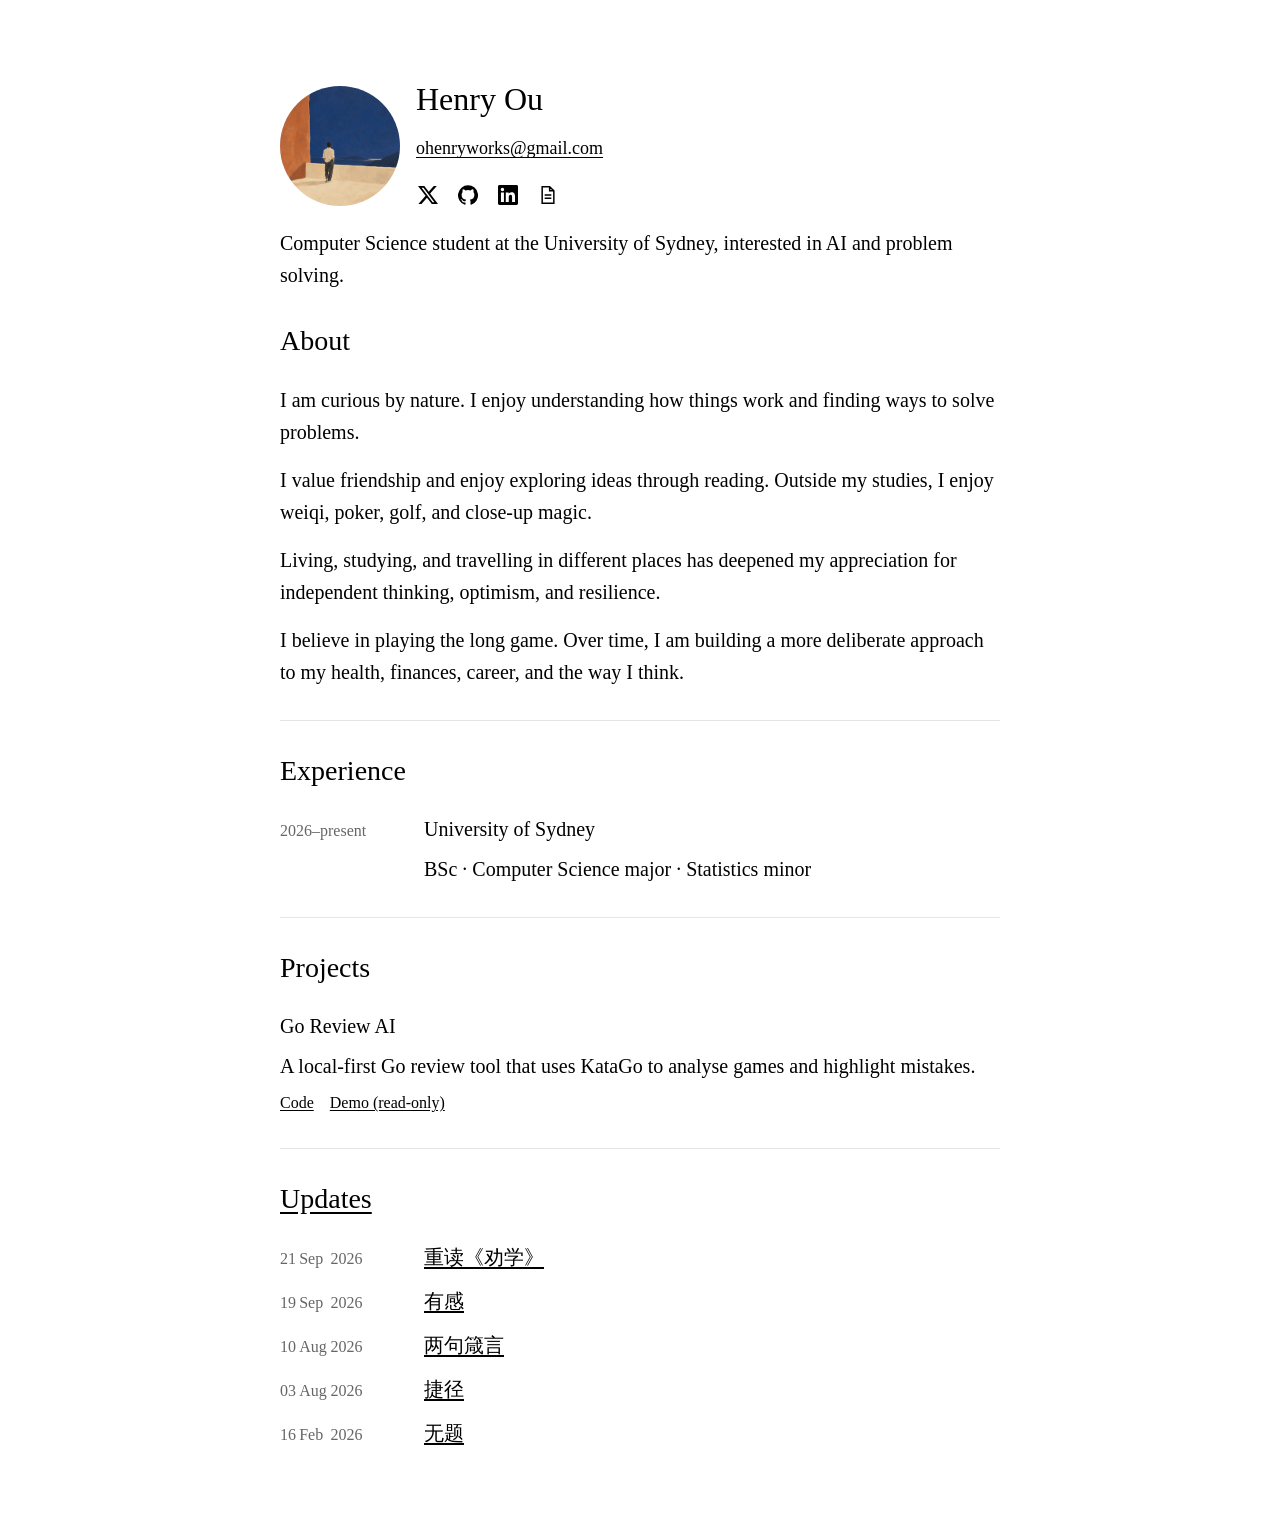
==== index.html @ 63eaa0a6 "Update X profile link to ohenryou" ====
<!doctype html>
<html lang="en">
<head>
  <meta charset="utf-8">
  <meta name="viewport" content="width=device-width, initial-scale=1">
  <title>Henry Ou</title>
  <link rel="canonical" href="https://henryou.net/">
  <link rel="stylesheet" href="/assets/css/style.css?v=26">
</head>
<body>
  <main class="home">
    <div class="identity">
      <img class="portrait" src="/assets/henry-ou-avatar.webp" width="1254" height="1254" alt="Henry Ou’s avatar: an illustrated figure looking out over the sea">
      <div class="contact">
        <h1>Henry Ou</h1>
        <!--email_off-->
        <p><a href="mailto:ohenryworks@gmail.com">ohenryworks@gmail.com</a></p>
        <!--/email_off-->
        <div class="socials">
          <a href="https://x.com/ohenryou" aria-label="X">
            <svg xmlns="http://www.w3.org/2000/svg" width="20" height="20" viewBox="0 0 24 24" fill="currentColor" aria-hidden="true" focusable="false">
              <path d="M18.901 1.153h3.68l-8.04 9.19L24 22.846h-7.406l-5.8-7.584-6.64 7.584H.47l8.6-9.835L0 1.154h7.594l5.243 6.932 6.064-6.933Zm-1.29 19.49h2.039L6.487 3.24H4.3l13.31 17.403Z"/>
            </svg>
          </a>
          <a href="https://github.com/yulinhenryou" aria-label="GitHub">
            <svg xmlns="http://www.w3.org/2000/svg" width="20" height="20" viewBox="0 0 24 24" fill="currentColor" aria-hidden="true" focusable="false">
              <path d="M12 .297a12 12 0 0 0-3.793 23.385c.6.111.82-.261.82-.577v-2.234c-3.338.726-4.043-1.416-4.043-1.416-.546-1.387-1.333-1.756-1.333-1.756-1.09-.745.083-.729.083-.729 1.205.084 1.839 1.237 1.839 1.237 1.07 1.834 2.807 1.304 3.492.997.108-.775.419-1.305.762-1.605-2.665-.303-5.467-1.334-5.467-5.931 0-1.31.469-2.381 1.236-3.221-.124-.303-.536-1.524.117-3.176 0 0 1.008-.322 3.301 1.23a11.52 11.52 0 0 1 6.006 0c2.291-1.552 3.297-1.23 3.297-1.23.655 1.652.243 2.873.119 3.176.769.84 1.235 1.911 1.235 3.221 0 4.609-2.807 5.625-5.479 5.922.43.372.823 1.102.823 2.222v3.293c0 .319.216.694.825.576A12.001 12.001 0 0 0 12 .297Z"/>
            </svg>
          </a>
          <a href="https://www.linkedin.com/in/yulinhenryou" aria-label="LinkedIn">
            <svg xmlns="http://www.w3.org/2000/svg" width="20" height="20" viewBox="0 0 24 24" fill="currentColor" aria-hidden="true" focusable="false">
              <path d="M20.447 20.452h-3.554v-5.569c0-1.328-.027-3.037-1.852-3.037-1.853 0-2.136 1.445-2.136 2.939v5.667H9.351V9h3.414v1.561h.049c.476-.9 1.637-1.85 3.37-1.85 3.601 0 4.267 2.37 4.267 5.455v6.286ZM5.337 7.433a2.062 2.062 0 1 1 0-4.124 2.062 2.062 0 0 1 0 4.124Zm1.782 13.019H3.555V9h3.564v11.452ZM22.225 0H1.771C.792 0 0 .774 0 1.729v20.542C0 23.227.792 24 1.771 24h20.451C23.2 24 24 23.227 24 22.271V1.729C24 .774 23.2 0 22.222 0h.003Z"/>
            </svg>
          </a>
          <a href="/assets/henry-ou-resume.pdf" aria-label="CV (PDF)" title="CV (PDF)">
            <svg xmlns="http://www.w3.org/2000/svg" width="20" height="20" viewBox="0 0 24 24" fill="none" stroke="currentColor" stroke-width="1.8" aria-hidden="true" focusable="false">
              <path d="M14 2H5v20h14V7Z M14 2v5h5 M8 12h8 M8 16h8"/>
            </svg>
          </a>
        </div>
      </div>
    </div>
    <p class="intro">Computer Science student at the University of Sydney, interested in AI and problem solving.</p>
    <section class="section about" aria-labelledby="about-heading">
      <h2 id="about-heading">About</h2>
      <p>I am curious by nature. I enjoy understanding how things work and finding ways to solve problems.</p>
      <p>I value friendship and enjoy exploring ideas through reading. Outside my studies, I enjoy weiqi, poker, golf, and close-up magic.</p>
      <p>Living, studying, and travelling in different places has deepened my appreciation for independent thinking, optimism, and resilience.</p>
      <p>I believe in playing the long game. Over time, I am building a more deliberate approach to my health, finances, career, and the way I think.</p>
    </section>
    <section class="section" aria-labelledby="experience-heading">
      <h2 id="experience-heading">Experience</h2>
      <ul class="experience-list">
        <li class="experience-entry">
          <span class="entry-date"><time datetime="2026">2026</time>–present</span>
          <div class="experience-detail">
            <h3>University of Sydney</h3>
            <p>BSc · Computer Science major · Statistics minor</p>
          </div>
        </li>
      </ul>
    </section>
    <section class="section" aria-labelledby="projects-heading">
      <h2 id="projects-heading">Projects</h2>
      <ul class="project-list">
        <li>
          <h3>Go Review AI</h3>
          <p>A local-first Go review tool that uses KataGo to analyse games and highlight mistakes.</p>
          <div class="project-links">
            <a href="https://github.com/yulinhenryou/go-review-ai">Code</a>
            <a href="https://yulinhenryou.github.io/go-review-ai/">Demo (read-only)</a>
          </div>
        </li>
      </ul>
    </section>
    <section class="section" id="writing" aria-labelledby="writing-heading">
      <h2 id="writing-heading"><a href="/writing/">Updates</a></h2>
      <ul class="writing-list">
        <li>
          <time class="entry-date" datetime="2026-09-21"><span>21</span> <span>Sep</span> <span>2026</span></time>
          <a href="/writing/rereading-quanxue/" lang="zh-Hans">重读《劝学》</a>
        </li>
        <li>
          <time class="entry-date" datetime="2026-09-19"><span>19</span> <span>Sep</span> <span>2026</span></time>
          <a href="/writing/reading-reflections-2026-09-19/" lang="zh-Hans">有感</a>
        </li>
        <li>
          <time class="entry-date" datetime="2026-08-10"><span>10</span> <span>Aug</span> <span>2026</span></time>
          <a href="/writing/delphic-maxims/" lang="zh-Hans">两句箴言</a>
        </li>
        <li>
          <time class="entry-date" datetime="2026-08-03"><span>03</span> <span>Aug</span> <span>2026</span></time>
          <a href="/writing/no-shortcuts/" lang="zh-Hans">捷径</a>
        </li>
        <li>
          <time class="entry-date" datetime="2026-02-16"><span>16</span> <span>Feb</span> <span>2026</span></time>
          <a href="/writing/on-the-way/" lang="zh-Hans">无题</a>
        </li>
      </ul>
    </section>
  </main>
</body>
</html>
---- assets/css/style.css ----
/* Shared spacing scale; 1rem follows the browser's default text size. */
:root {
  --space-1: .25rem;
  --space-2: .5rem;
  --space-3: .75rem;
  --space-4: 1rem;
  --space-6: 1.5rem;
  --space-8: 2rem;
  --space-12: 3rem;
  --content-width: 45rem;
  --date-width: 7.5rem;
  --date-gap: var(--space-6);
  --section-space: var(--space-8);
  --heading-space: var(--space-6);
}

html {
  background: #ffffff;
  color: #000000;
  font-family: Baskerville, "Baskerville Old Face", "Songti SC", "Noto Serif CJK SC", Georgia, serif;
  font-size: 100%;
  line-height: 1.6;
  overflow-wrap: anywhere;
}

body {
  margin: 0;
  padding: 5rem 1.5rem;
}

main {
  max-width: var(--content-width);
  margin: 0 auto;
}

.identity {
  display: grid;
  grid-template-columns: auto minmax(0, 1fr);
  align-items: center;
  gap: var(--space-4);
  margin: 0 0 var(--space-4);
}

.portrait {
  display: block;
  height: auto;
  object-fit: cover;
  width: clamp(4.5rem, 22vw, 7.5rem);
  aspect-ratio: 1;
  border-radius: 50%;
}

h1 {
  margin: 0 0 var(--space-4);
  font-size: 2rem;
  font-weight: normal;
  line-height: 1.2;
}

p {
  margin: 0 0 var(--space-4);
  font-size: 1.125rem;
  line-height: 1.6;
  overflow-wrap: anywhere;
}

a {
  color: inherit;
  text-underline-offset: 0.15em;
}

.socials {
  display: flex;
  gap: var(--space-4);
}

.socials a {
  display: inline-flex;
  align-items: center;
  justify-content: center;
  min-width: 1.5rem;
  min-height: 2rem;
}

a:focus-visible,
pre:focus-visible,
.table-scroll:focus-visible {
  outline: 2px solid currentColor;
  outline-offset: 0.25rem;
}

.intro {
  margin: 1rem 0 0;
}

.home {
  font-size: 1.25rem;
}

.home .intro,
.home .section p {
  font-size: inherit;
}

.home > .section {
  margin-top: var(--section-space);
}

.home > .section + .section {
  border-top: 1px solid #e5e5e5;
  padding-top: var(--section-space);
}

.home > .section > h2 {
  margin: 0 0 var(--heading-space);
  font-size: 1.75rem;
}

.home .about p {
  margin-bottom: var(--space-4);
}

h2 {
  margin: 0 0 var(--space-4);
  font-size: 1.5rem;
  font-weight: normal;
  line-height: 1.3;
}

.home > .section > :last-child {
  margin-bottom: 0;
}

h3 {
  margin: 0 0 0.25rem;
  font-size: 1rem;
  font-weight: normal;
}

.experience-list,
.project-list,
.writing-list {
  list-style: none;
  margin: 0;
  padding: 0;
}

.experience-entry,
.writing-list li {
  display: grid;
  grid-template-columns: var(--date-width) minmax(0, 1fr);
  column-gap: var(--date-gap);
  align-items: baseline;
}

.experience-detail {
  min-width: 0;
}

.experience-detail h3,
.project-list h3 {
  margin: 0 0 var(--space-2);
  font-size: 1.25rem;
}

/* Optional real logo shares the institution's content area. */
.experience-entry:has(> .institution-logo) {
  grid-template-columns: var(--date-width) 2rem minmax(0, 1fr);
}

.institution-logo {
  width: 2rem;
  height: 2rem;
  object-fit: contain;
  align-self: start;
}

.entry-date,
.article-meta,
figcaption {
  color: #666;
  font-size: 1rem;
}

.experience-detail p,
.project-list p {
  margin: 0;
}

.experience-entry + .experience-entry,
.project-list > li + li {
  margin-top: var(--space-8);
}

.project-links {
  font-size: 1rem;
  display: flex;
  flex-wrap: wrap;
  gap: 0.5rem 1rem;
  margin-top: 0.5rem;
}

.writing-list {
  font-size: 1.25rem;
}

.writing-list .entry-date {
  display: grid;
  grid-template-columns: 2ch 3.5ch 4ch;
  column-gap: 0.4ch;
  font-variant-numeric: tabular-nums;
  white-space: nowrap;
}

.writing-list li + li {
  margin-top: var(--space-3);
}

.back-link {
  display: inline-block;
  margin-bottom: 1.5rem;
}

.article-page {
  max-width: 45rem;
  text-align: center;
}

.article-header {
  margin: 1.5rem 0 3rem;
  text-align: center;
}

.article-meta {
  display: flex;
  justify-content: center;
  align-items: baseline;
  flex-wrap: wrap;
  gap: 0.5rem 1.25rem;
}

.article-header h1 {
  margin: 1rem 0 0;
  font-size: clamp(2.25rem, 6vw, 3.5rem);
  line-height: 1.3;
  text-wrap: balance;
}

.article-author {
  margin: var(--space-3) 0 0;
  color: #222;
  font-size: 1.25rem;
  line-height: 1.4;
}

.article-header .title-part {
  display: inline-block;
}

/* Trim outer punctuation whitespace, retaining room before opening marks. */
.article-header .title-punctuation {
  display: inline-block;
  inline-size: .5em;
  text-align: left;
  text-indent: 0;
}

.article-header .title-punctuation-open {
  inline-size: .75em;
  text-indent: -.25em;
}

.article-header .split-title {
  display: grid;
  grid-template-columns: minmax(0, 1fr) auto minmax(0, 1fr);
  align-items: baseline;
  column-gap: clamp(0.75rem, 3vw, 1.5rem);
}

.split-title .title-accent {
  justify-self: start;
  inline-size: min(2.8em, 100%);
  color: #777;
  font-family: "Snell Roundhand", "Segoe Script", "Apple Chancery", cursive;
  font-size: 0.95em;
  font-style: normal;
  font-weight: 400;
  letter-spacing: normal;
  text-align: center;
  white-space: nowrap;
}

.split-title .title-accent:first-child {
  justify-self: end;
}

.prose {
  font-size: 1.25rem;
  line-height: 1.75;
}

.prose p {
  text-wrap: balance;
  line-break: strict;
  margin-bottom: 1.5rem;
  font-size: inherit;
  line-height: inherit;
}

.prose .keep-together {
  white-space: nowrap;
}

.prose > :last-child {
  margin-bottom: 0;
}

.article-footer {
  display: flex;
  justify-content: center;
  flex-wrap: wrap;
  align-items: baseline;
  gap: var(--space-2);
  margin-top: var(--space-12);
  color: #666;
  font-size: 1rem;
}

.prose h2 {
  margin-top: 1.75rem;
}

.prose h3 {
  font-size: 1.125rem;
  margin-top: 1.5rem;
}

.prose ul,
.prose ol {
  padding-left: 1.4em;
  margin: 0 0 var(--space-4);
}

.prose li + li {
  margin-top: 0.25rem;
}

.prose blockquote {
  margin: 1.25rem 0 1.25rem 1em;
}

.prose .compact-quote {
  margin: var(--space-6) 0;
}

.prose .compact-quote p {
  margin: 0;
}

.prose .compact-quote p + p {
  margin-top: var(--space-2);
}

/* A shared reading column for a personal introduction and a complete classic. */
.prose .classic-text {
  margin-top: var(--space-12);
}

.classic-header {
  margin-bottom: var(--space-6);
}

.prose .classic-header h2 {
  margin: 0 0 var(--space-2);
  font-size: 1.75rem;
}

.prose .classic-header p {
  margin: 0;
}

.prose .text-source {
  color: #666;
  font-size: 1rem;
}

.prose .source-credit {
  margin: var(--space-8) 0 0;
}

.prose figure {
  margin: 2rem 0;
}

/* Plain figures preserve complete screenshots and diagrams without cropping. */
.prose img {
  display: block;
  width: auto;
  max-width: 100%;
  height: auto;
  aspect-ratio: auto;
  margin-inline: auto;
}

/* Only photographic figures opt in to the shared crop. */
.prose .photo img {
  width: 100%;
  height: auto;
  aspect-ratio: 3 / 2;
  object-fit: cover;
}

.prose .photo-bottom img {
  object-position: center bottom;
}

figcaption {
  margin-top: 0.5rem;
}

pre,
.table-scroll {
  max-width: 100%;
  overflow-x: auto;
  margin: 1.25rem 0;
}

pre {
  font-size: 0.9375rem;
  line-height: 1.6;
  overflow-wrap: normal;
}

table {
  border-collapse: collapse;
  text-align: left;
  overflow-wrap: normal;
}

th,
td {
  padding: 0.5rem 1rem 0.5rem 0;
  vertical-align: top;
}

@media (max-width: 30rem) {
  .article-header {
    margin: 1rem 0 2rem;
  }

  .prose {
    font-size: 1.125rem;
  }
}

@media (max-width: 25rem) {
  .contact p {
    font-size: 1rem;
  }
}

@media (max-width: 37.5rem) {
  :root {
    --section-space: var(--space-6);
    --heading-space: 1.25rem;
  }

  body {
    padding: var(--space-12) 1.25rem;
  }

  .home,
  .writing-list {
    font-size: 1.125rem;
  }

  .home > .section > h2 {
    font-size: 1.625rem;
  }

  .experience-entry,
  .writing-list li,
  .experience-entry:has(> .institution-logo) {
    grid-template-columns: minmax(0, 1fr);
    row-gap: var(--space-2);
  }
}
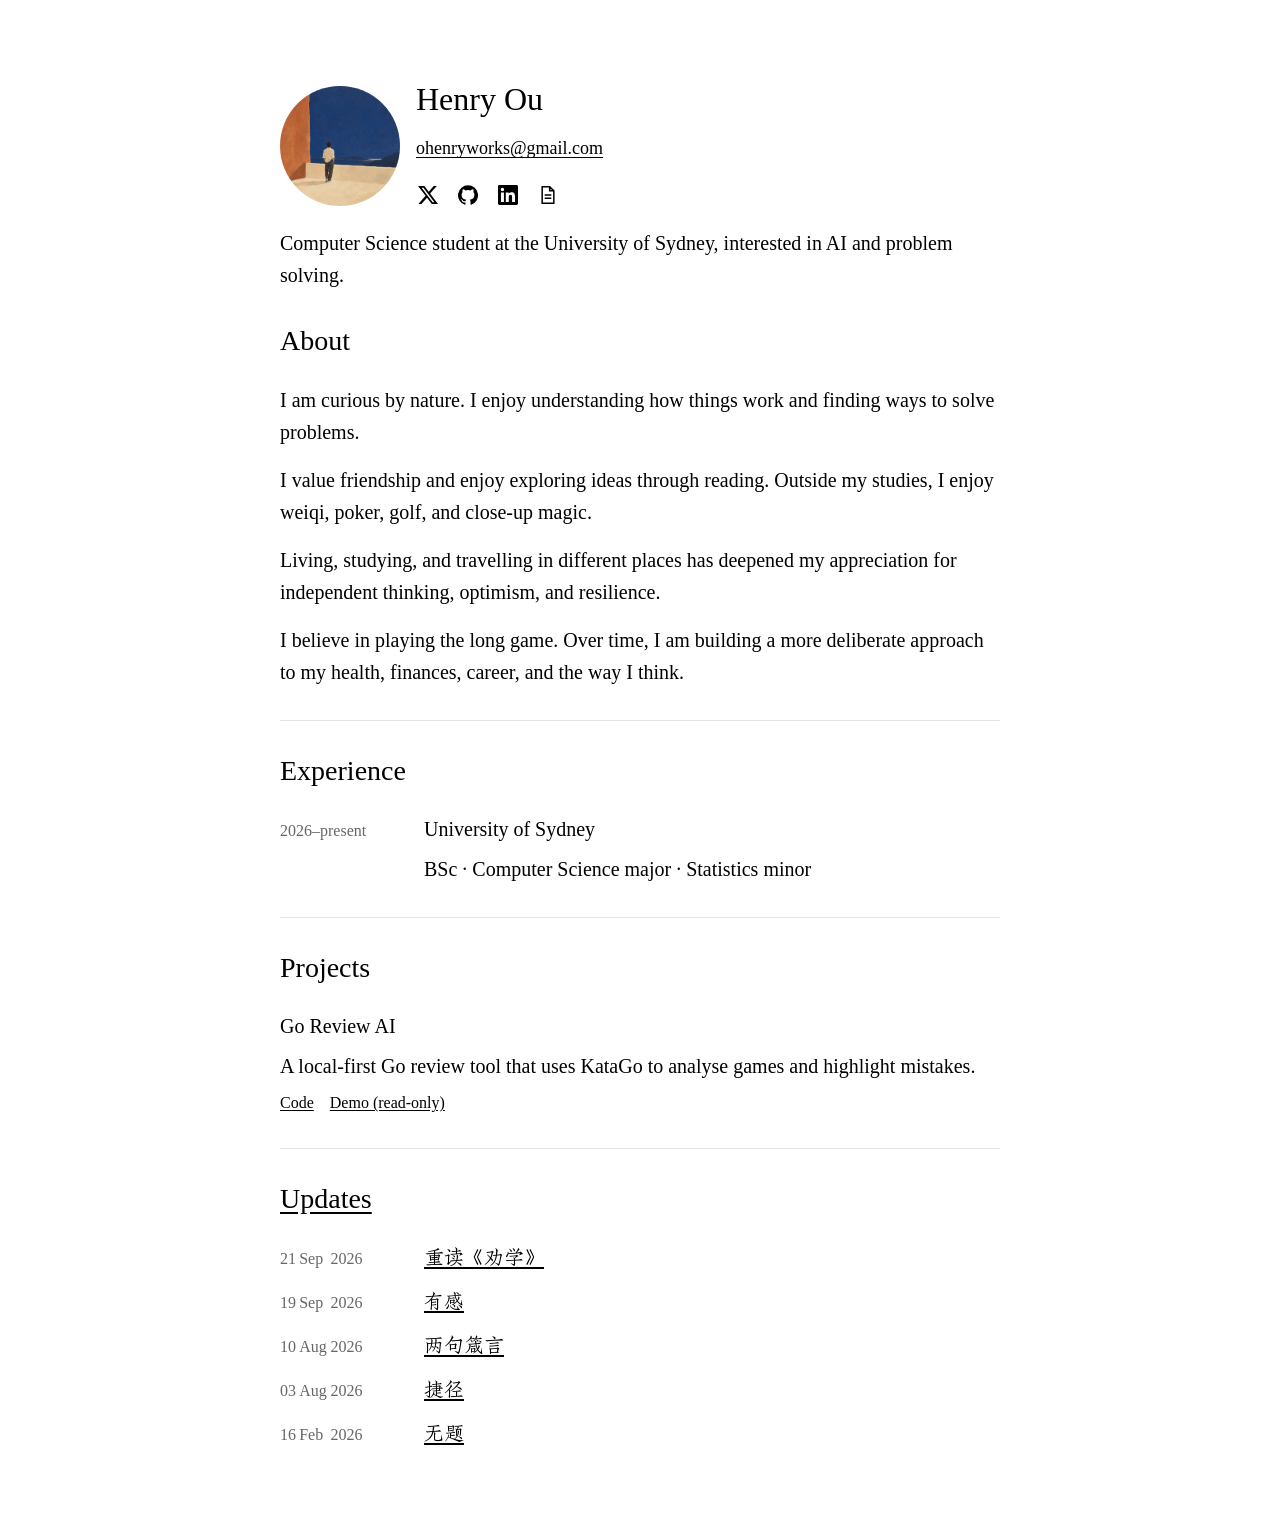
==== commit 66987a1f: "Use self-hosted Zhuque Fangsong for Chinese text" ====
--- a/index.html
+++ b/index.html
@@ -5,7 +5,7 @@
   <meta name="viewport" content="width=device-width, initial-scale=1">
   <title>Henry Ou</title>
   <link rel="canonical" href="https://henryou.net/">
-  <link rel="stylesheet" href="/assets/css/style.css?v=26">
+  <link rel="stylesheet" href="/assets/css/style.css?v=28">
 </head>
 <body>
   <main class="home">
--- a/assets/css/style.css
+++ b/assets/css/style.css
@@ -1,3 +1,23 @@
+/* Self-hosted Chinese subsets; Latin text keeps the system Baskerville stack. */
+@font-face {
+  font-family: "Zhuque Fangsong Web";
+  src: url("/assets/fonts/zhuque-fangsong-regular.woff2?v=1") format("woff2");
+  font-style: normal;
+  font-weight: 400;
+  font-display: swap;
+  unicode-range: U+3000-30FF, U+3400-9FFF, U+F900-FAFF, U+FE10-FE1F, U+FE30-FE4F, U+FF00-FFEF, U+20000-2FA1F;
+}
+
+/* Three characters in Quanxue are absent from Zhuque v0.212. */
+@font-face {
+  font-family: "Noto Serif SC Fallback";
+  src: url("/assets/fonts/noto-serif-sc-fallback.woff2?v=1") format("woff2");
+  font-style: normal;
+  font-weight: 400;
+  font-display: swap;
+  unicode-range: U+56CB, U+695B, U+8739;
+}
+
 /* Shared spacing scale; 1rem follows the browser's default text size. */
 :root {
   --space-1: .25rem;
@@ -17,7 +37,7 @@
 html {
   background: #ffffff;
   color: #000000;
-  font-family: Baskerville, "Baskerville Old Face", "Songti SC", "Noto Serif CJK SC", Georgia, serif;
+  font-family: Baskerville, "Baskerville Old Face", "Zhuque Fangsong Web", "Noto Serif SC Fallback", "Songti SC", "Noto Serif CJK SC", Georgia, serif;
   font-size: 100%;
   line-height: 1.6;
   overflow-wrap: anywhere;
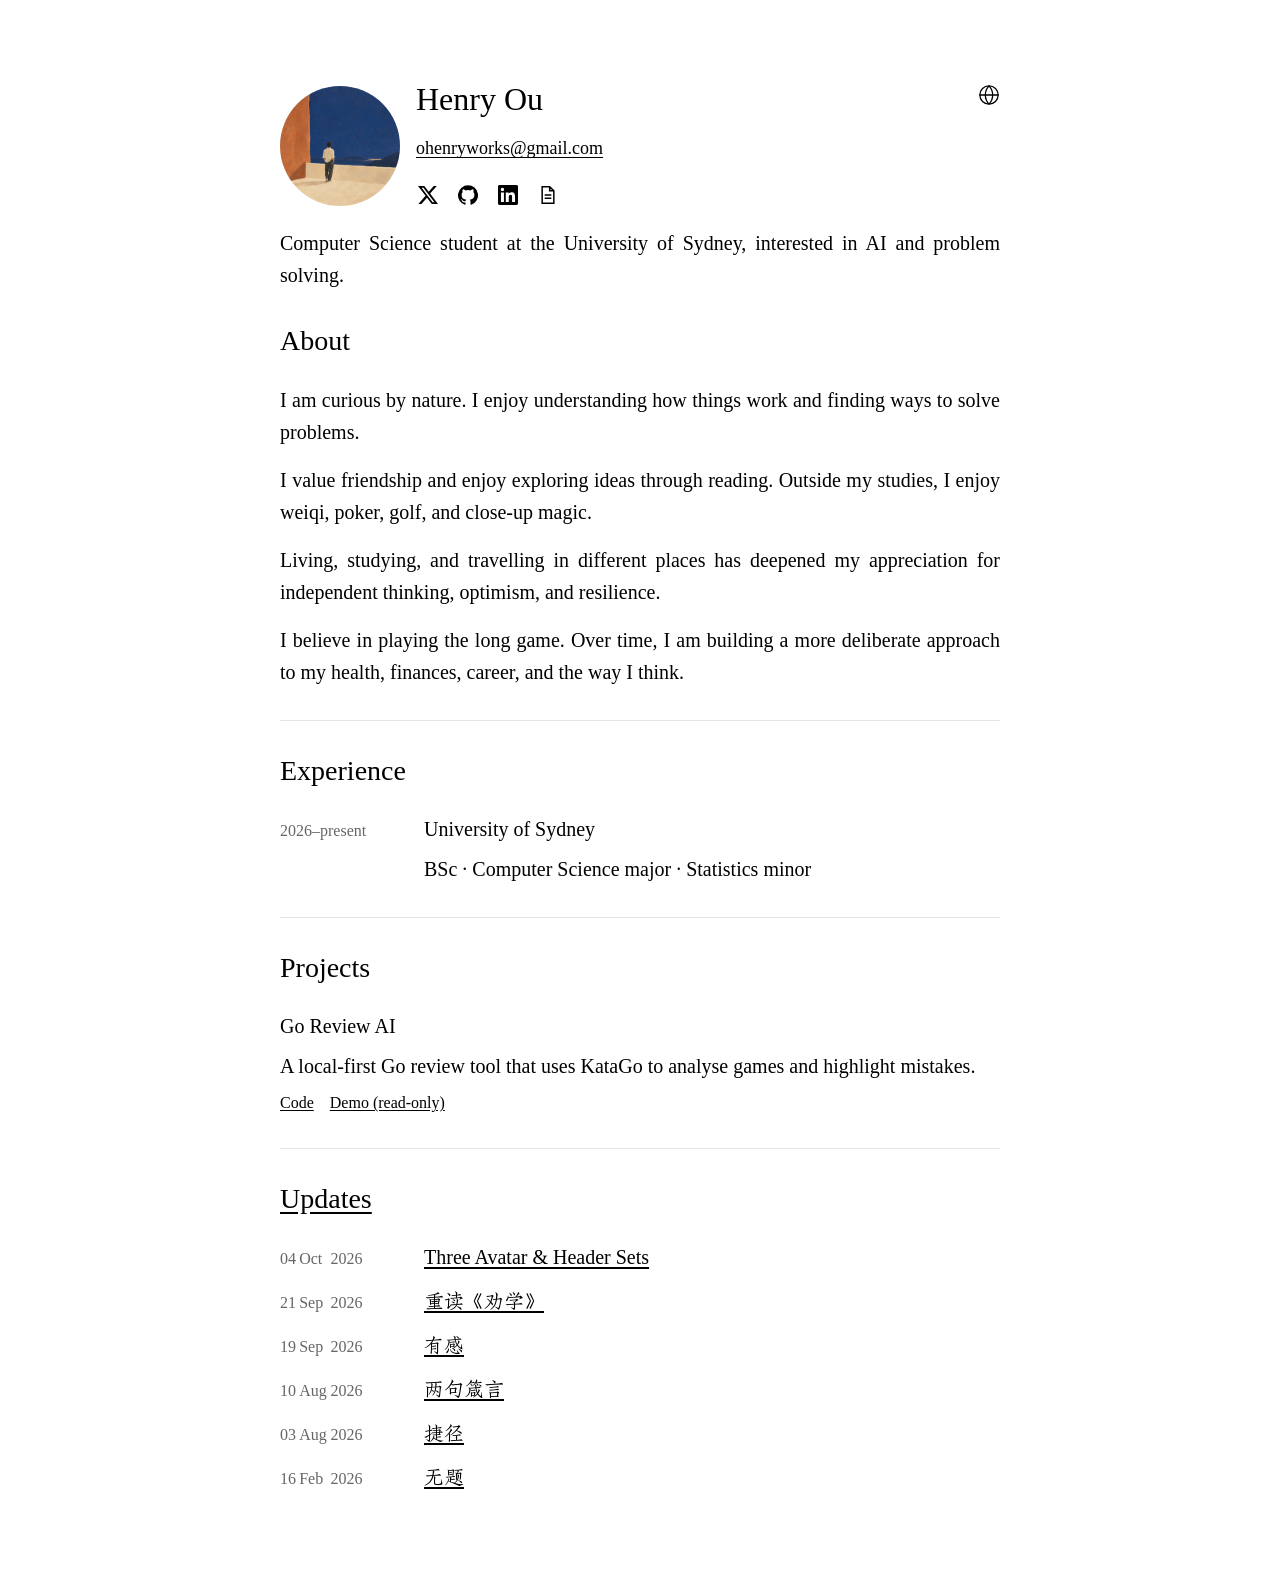
==== commit 8b06d818: "Optimize image loading and unify homepage name" ====
--- a/index.html
+++ b/index.html
@@ -3,16 +3,25 @@
 <head>
   <meta charset="utf-8">
   <meta name="viewport" content="width=device-width, initial-scale=1">
+  <link rel="icon" href="data:,">
   <title>Henry Ou</title>
   <link rel="canonical" href="https://henryou.net/">
-  <link rel="stylesheet" href="/assets/css/style.css?v=28">
+  <link rel="alternate" hreflang="en" href="https://henryou.net/">
+  <link rel="alternate" hreflang="zh-Hans" href="https://henryou.net/zh/">
+  <link rel="alternate" hreflang="x-default" href="https://henryou.net/">
+  <link rel="stylesheet" href="/assets/css/style.css?v=37">
 </head>
 <body>
   <main class="home">
     <div class="identity">
       <img class="portrait" src="/assets/henry-ou-avatar.webp" width="1254" height="1254" alt="Henry Ou’s avatar: an illustrated figure looking out over the sea">
       <div class="contact">
-        <h1>Henry Ou</h1>
+        <div class="identity-heading">
+          <h1>Henry Ou</h1>
+          <a class="language-link" href="/zh/" lang="zh-Hans" hreflang="zh-Hans" aria-label="切换到中文" title="切换到中文">
+            <img src="/assets/icons/globe.svg" width="22" height="22" alt="">
+          </a>
+        </div>
         <!--email_off-->
         <p><a href="mailto:ohenryworks@gmail.com">ohenryworks@gmail.com</a></p>
         <!--/email_off-->
@@ -77,6 +86,10 @@
       <h2 id="writing-heading"><a href="/writing/">Updates</a></h2>
       <ul class="writing-list">
         <li>
+          <time class="entry-date" datetime="2026-10-04"><span>04</span> <span>Oct</span> <span>2026</span></time>
+          <a href="/writing/three-avatar-header-sets/" lang="en">Three Avatar &amp; Header Sets</a>
+        </li>
+        <li>
           <time class="entry-date" datetime="2026-09-21"><span>21</span> <span>Sep</span> <span>2026</span></time>
           <a href="/writing/rereading-quanxue/" lang="zh-Hans">重读《劝学》</a>
         </li>
--- a/assets/css/style.css
+++ b/assets/css/style.css
@@ -1,7 +1,7 @@
 /* Self-hosted Chinese subsets; Latin text keeps the system Baskerville stack. */
 @font-face {
   font-family: "Zhuque Fangsong Web";
-  src: url("/assets/fonts/zhuque-fangsong-regular.woff2?v=1") format("woff2");
+  src: url("/assets/fonts/zhuque-fangsong-regular.woff2?v=4") format("woff2");
   font-style: normal;
   font-weight: 400;
   font-display: swap;
@@ -77,6 +77,39 @@
   line-height: 1.2;
 }
 
+.identity-heading {
+  display: flex;
+  flex-wrap: wrap;
+  align-items: flex-start;
+  justify-content: space-between;
+  gap: var(--space-2) var(--space-3);
+  margin-bottom: var(--space-4);
+}
+
+.identity-heading h1 {
+  margin: 0;
+}
+
+.language-link {
+  display: flex;
+  flex: none;
+  align-items: flex-start;
+  justify-content: flex-end;
+  box-sizing: border-box;
+  width: 2rem;
+  height: 2rem;
+  margin-left: auto;
+  padding-top: var(--space-1);
+  color: #000000;
+  text-decoration: none;
+}
+
+.language-link img {
+  display: block;
+  width: 1.375rem;
+  height: 1.375rem;
+}
+
 p {
   margin: 0 0 var(--space-4);
   font-size: 1.125rem;
@@ -91,6 +124,7 @@
 
 .socials {
   display: flex;
+  flex-wrap: wrap;
   gap: var(--space-4);
 }
 
@@ -120,6 +154,13 @@
 .home .intro,
 .home .section p {
   font-size: inherit;
+}
+
+.home .intro,
+.home .about p,
+.home .project-list p {
+  text-align: justify;
+  text-align-last: start;
 }
 
 .home > .section {
@@ -328,7 +369,8 @@
 }
 
 .prose .keep-together {
-  white-space: nowrap;
+  display: inline-block;
+  max-width: 100%;
 }
 
 .prose > :last-child {
@@ -415,10 +457,8 @@
 /* Plain figures preserve complete screenshots and diagrams without cropping. */
 .prose img {
   display: block;
-  width: auto;
   max-width: 100%;
   height: auto;
-  aspect-ratio: auto;
   margin-inline: auto;
 }
 
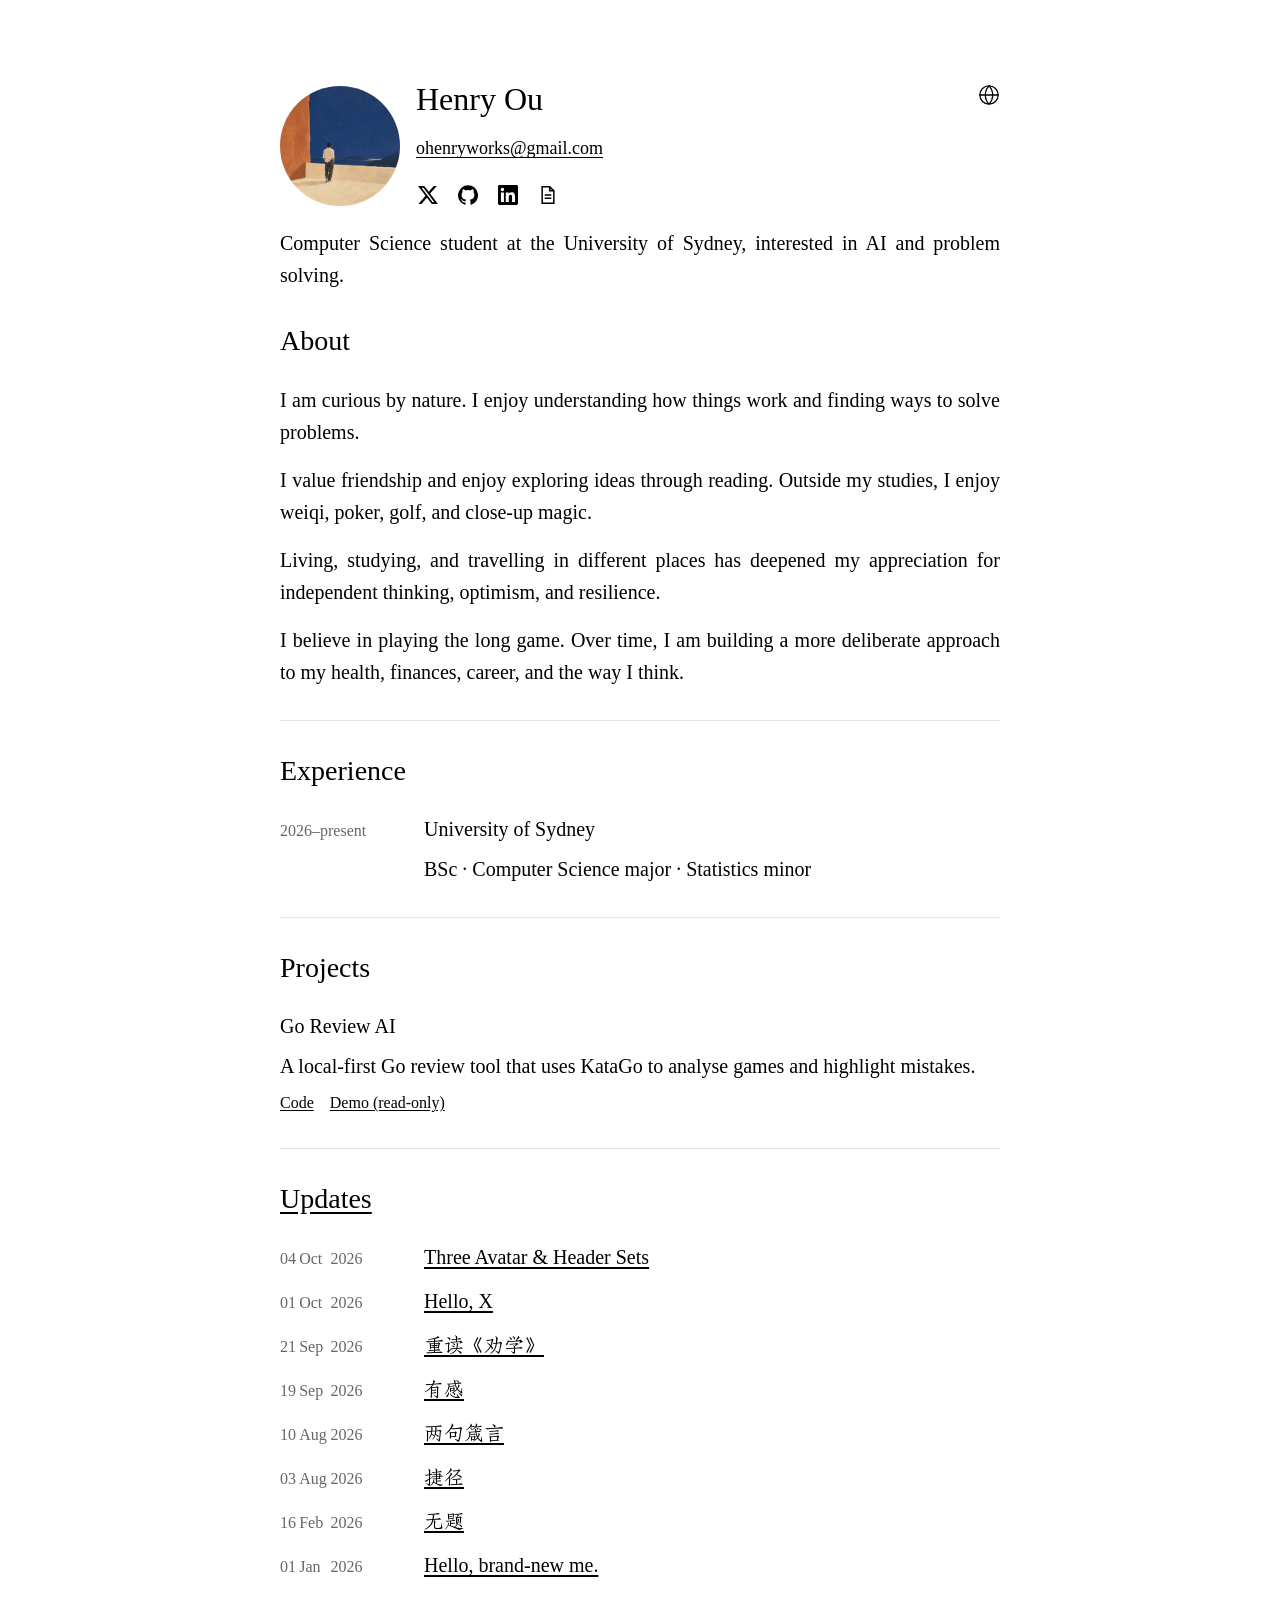
==== commit f6df97d6: "Publish Hello brand-new me and Hello X updates" ====
--- a/index.html
+++ b/index.html
@@ -90,6 +90,10 @@
           <a href="/writing/three-avatar-header-sets/" lang="en">Three Avatar &amp; Header Sets</a>
         </li>
         <li>
+          <time class="entry-date" datetime="2026-10-01"><span>01</span> <span>Oct</span> <span>2026</span></time>
+          <a href="/writing/hello-x/" lang="en">Hello, X</a>
+        </li>
+        <li>
           <time class="entry-date" datetime="2026-09-21"><span>21</span> <span>Sep</span> <span>2026</span></time>
           <a href="/writing/rereading-quanxue/" lang="zh-Hans">重读《劝学》</a>
         </li>
@@ -109,6 +113,10 @@
           <time class="entry-date" datetime="2026-02-16"><span>16</span> <span>Feb</span> <span>2026</span></time>
           <a href="/writing/on-the-way/" lang="zh-Hans">无题</a>
         </li>
+        <li>
+          <time class="entry-date" datetime="2026-01-01"><span>01</span> <span>Jan</span> <span>2026</span></time>
+          <a href="/writing/hello-brand-new-me/" lang="en">Hello, brand-new me.</a>
+        </li>
       </ul>
     </section>
   </main>
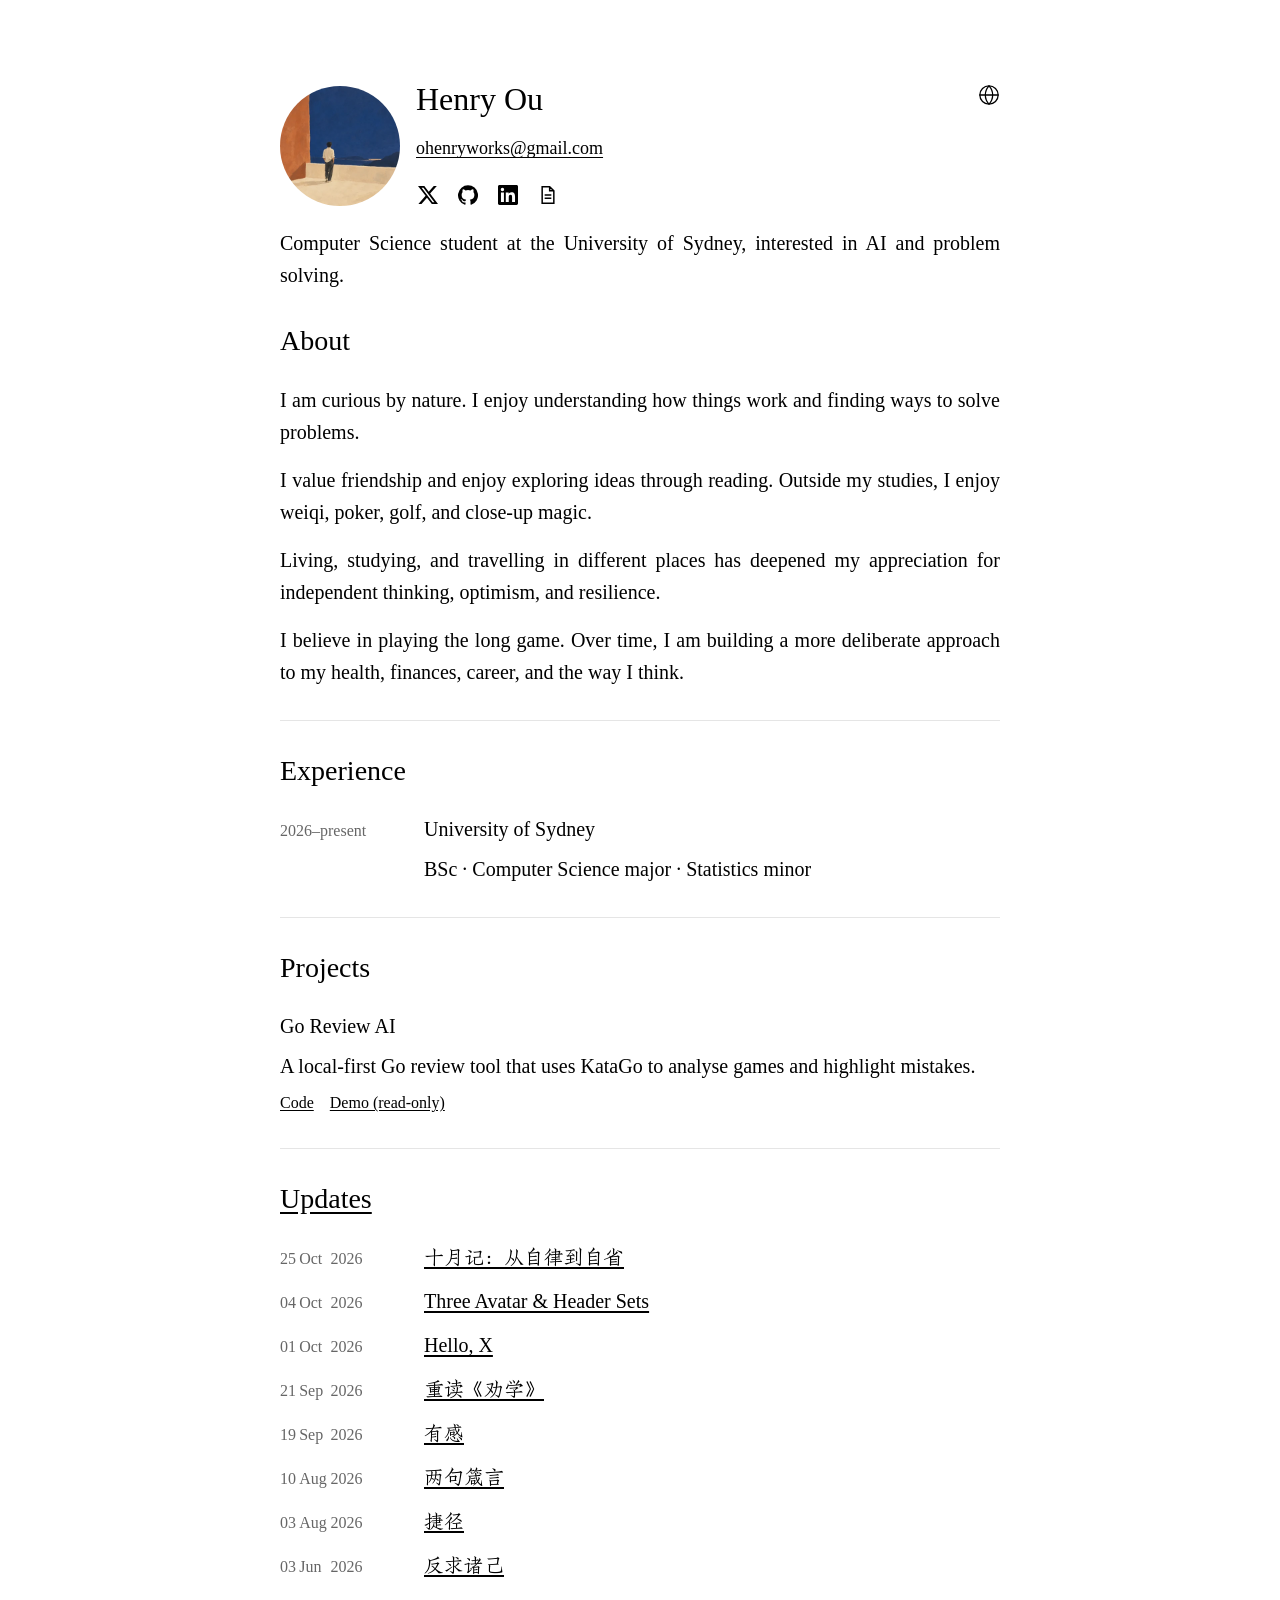
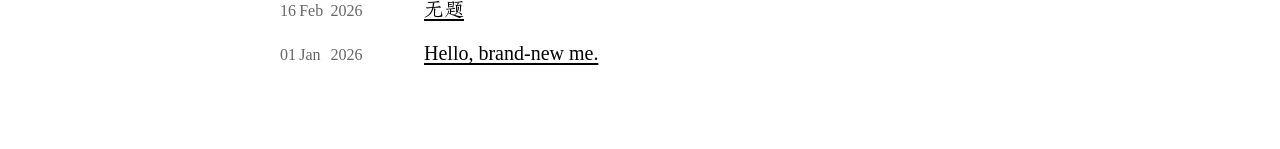
==== commit 14ed28d0: "Publish two reflections and improve mobile layout and sharing" ====
--- a/index.html
+++ b/index.html
@@ -3,18 +3,35 @@
 <head>
   <meta charset="utf-8">
   <meta name="viewport" content="width=device-width, initial-scale=1">
-  <link rel="icon" href="data:,">
+  <link rel="icon" href="/favicon.ico" type="image/x-icon" sizes="16x16 32x32 48x48">
   <title>Henry Ou</title>
+  <meta name="description" content="Henry Ou’s personal website: a Computer Science student at the University of Sydney, sharing projects, ideas and everyday life in English and Chinese.">
+  <meta property="og:title" content="Henry Ou">
+  <meta property="og:description" content="Henry Ou’s personal website: a Computer Science student at the University of Sydney, sharing projects, ideas and everyday life in English and Chinese.">
+  <meta property="og:type" content="website">
+  <meta property="og:url" content="https://henryou.net/">
+  <meta property="og:site_name" content="Henry Ou">
+  <meta property="og:image" content="https://henryou.net/assets/henry-ou-share.jpg">
+  <meta property="og:image:type" content="image/jpeg">
+  <meta property="og:image:width" content="600">
+  <meta property="og:image:height" content="600">
+  <meta property="og:image:alt" content="Henry Ou’s avatar: an illustrated figure looking out over the sea">
+  <meta name="twitter:card" content="summary">
+  <meta name="twitter:site" content="@ohenryou">
+  <meta name="twitter:title" content="Henry Ou">
+  <meta name="twitter:description" content="Henry Ou’s personal website: a Computer Science student at the University of Sydney, sharing projects, ideas and everyday life in English and Chinese.">
+  <meta name="twitter:image" content="https://henryou.net/assets/henry-ou-share.jpg">
+  <meta name="twitter:image:alt" content="Henry Ou’s avatar: an illustrated figure looking out over the sea">
   <link rel="canonical" href="https://henryou.net/">
   <link rel="alternate" hreflang="en" href="https://henryou.net/">
   <link rel="alternate" hreflang="zh-Hans" href="https://henryou.net/zh/">
   <link rel="alternate" hreflang="x-default" href="https://henryou.net/">
-  <link rel="stylesheet" href="/assets/css/style.css?v=37">
+  <link rel="stylesheet" href="/assets/css/style.css?v=40">
 </head>
 <body>
   <main class="home">
     <div class="identity">
-      <img class="portrait" src="/assets/henry-ou-avatar.webp" width="1254" height="1254" alt="Henry Ou’s avatar: an illustrated figure looking out over the sea">
+      <img class="portrait" src="/assets/henry-ou-avatar.webp?v=2" width="360" height="360" alt="Henry Ou’s avatar: an illustrated figure looking out over the sea">
       <div class="contact">
         <div class="identity-heading">
           <h1>Henry Ou</h1>
@@ -86,6 +103,10 @@
       <h2 id="writing-heading"><a href="/writing/">Updates</a></h2>
       <ul class="writing-list">
         <li>
+          <time class="entry-date" datetime="2026-10-25"><span>25</span> <span>Oct</span> <span>2026</span></time>
+          <a href="/writing/october-reflections-2026/" lang="zh-Hans">十月记：从自律到自省</a>
+        </li>
+        <li>
           <time class="entry-date" datetime="2026-10-04"><span>04</span> <span>Oct</span> <span>2026</span></time>
           <a href="/writing/three-avatar-header-sets/" lang="en">Three Avatar &amp; Header Sets</a>
         </li>
@@ -110,6 +131,10 @@
           <a href="/writing/no-shortcuts/" lang="zh-Hans">捷径</a>
         </li>
         <li>
+          <time class="entry-date" datetime="2026-06-03"><span>03</span> <span>Jun</span> <span>2026</span></time>
+          <a href="/writing/looking-inward/" lang="zh-Hans">反求诸己</a>
+        </li>
+        <li>
           <time class="entry-date" datetime="2026-02-16"><span>16</span> <span>Feb</span> <span>2026</span></time>
           <a href="/writing/on-the-way/" lang="zh-Hans">无题</a>
         </li>
--- a/assets/css/style.css
+++ b/assets/css/style.css
@@ -1,7 +1,7 @@
 /* Self-hosted Chinese subsets; Latin text keeps the system Baskerville stack. */
 @font-face {
   font-family: "Zhuque Fangsong Web";
-  src: url("/assets/fonts/zhuque-fangsong-regular.woff2?v=4") format("woff2");
+  src: url("/assets/fonts/zhuque-fangsong-regular.woff2?v=6") format("woff2");
   font-style: normal;
   font-weight: 400;
   font-display: swap;
@@ -534,6 +534,12 @@
     font-size: 1.125rem;
   }
 
+  .home .intro,
+  .home .about p,
+  .home .project-list p {
+    text-align: left;
+  }
+
   .home > .section > h2 {
     font-size: 1.625rem;
   }
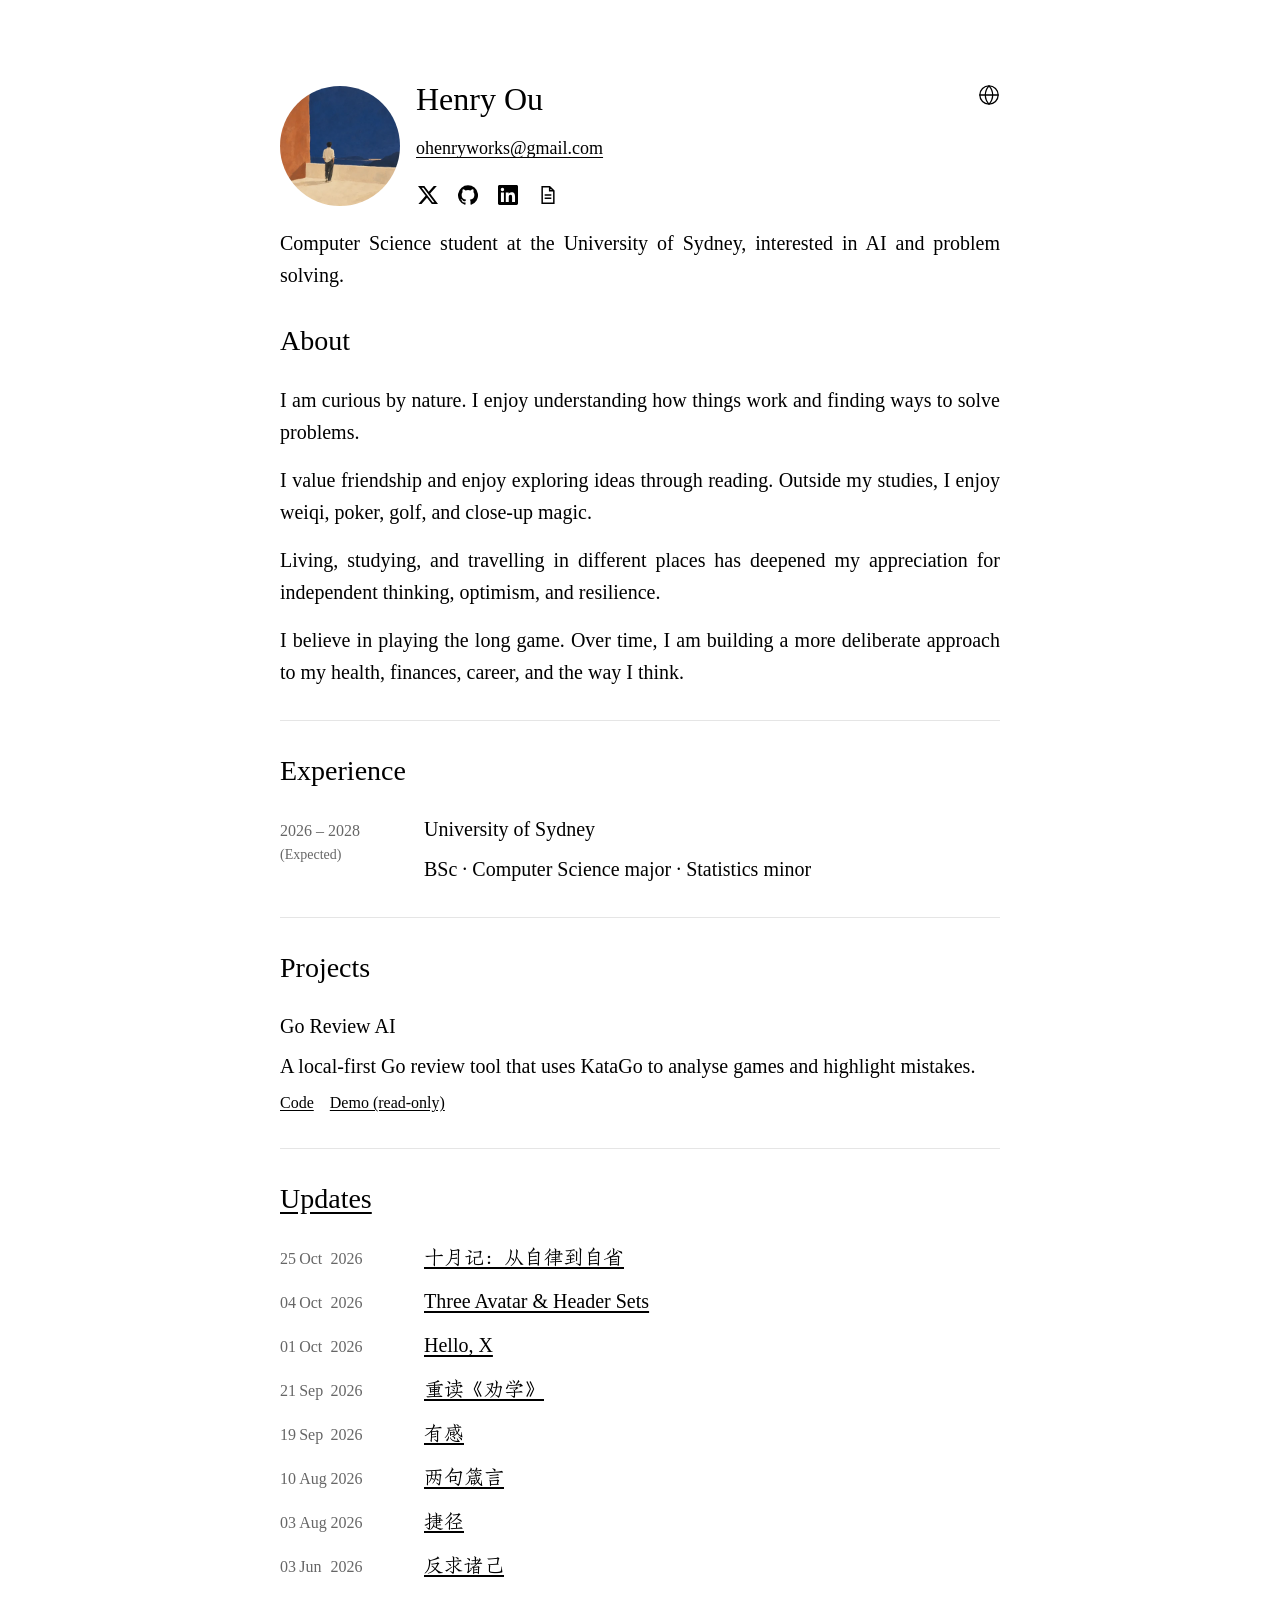
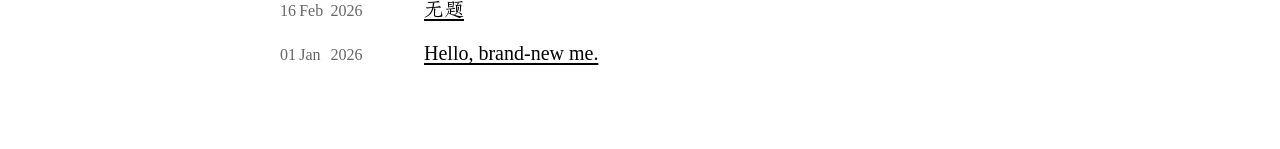
==== commit aec2a795: "Show expected 2028 graduation on both homepages" ====
--- a/index.html
+++ b/index.html
@@ -26,7 +26,7 @@
   <link rel="alternate" hreflang="en" href="https://henryou.net/">
   <link rel="alternate" hreflang="zh-Hans" href="https://henryou.net/zh/">
   <link rel="alternate" hreflang="x-default" href="https://henryou.net/">
-  <link rel="stylesheet" href="/assets/css/style.css?v=40">
+  <link rel="stylesheet" href="/assets/css/style.css?v=41">
 </head>
 <body>
   <main class="home">
@@ -78,7 +78,10 @@
       <h2 id="experience-heading">Experience</h2>
       <ul class="experience-list">
         <li class="experience-entry">
-          <span class="entry-date"><time datetime="2026">2026</time>–present</span>
+          <span class="entry-date">
+            <span lang="en"><time datetime="2026">2026</time> – <time datetime="2028">2028</time></span>
+            <small class="date-note">(Expected)</small>
+          </span>
           <div class="experience-detail">
             <h3>University of Sydney</h3>
             <p>BSc · Computer Science major · Statistics minor</p>
--- a/assets/css/style.css
+++ b/assets/css/style.css
@@ -218,6 +218,11 @@
   min-width: 0;
 }
 
+.experience-entry .date-note {
+  display: block;
+  font-size: 0.875rem;
+}
+
 .experience-detail h3,
 .project-list h3 {
   margin: 0 0 var(--space-2);
@@ -544,6 +549,13 @@
     font-size: 1.625rem;
   }
 
+  .experience-entry .entry-date {
+    display: flex;
+    flex-wrap: wrap;
+    align-items: baseline;
+    column-gap: var(--space-2);
+  }
+
   .experience-entry,
   .writing-list li,
   .experience-entry:has(> .institution-logo) {
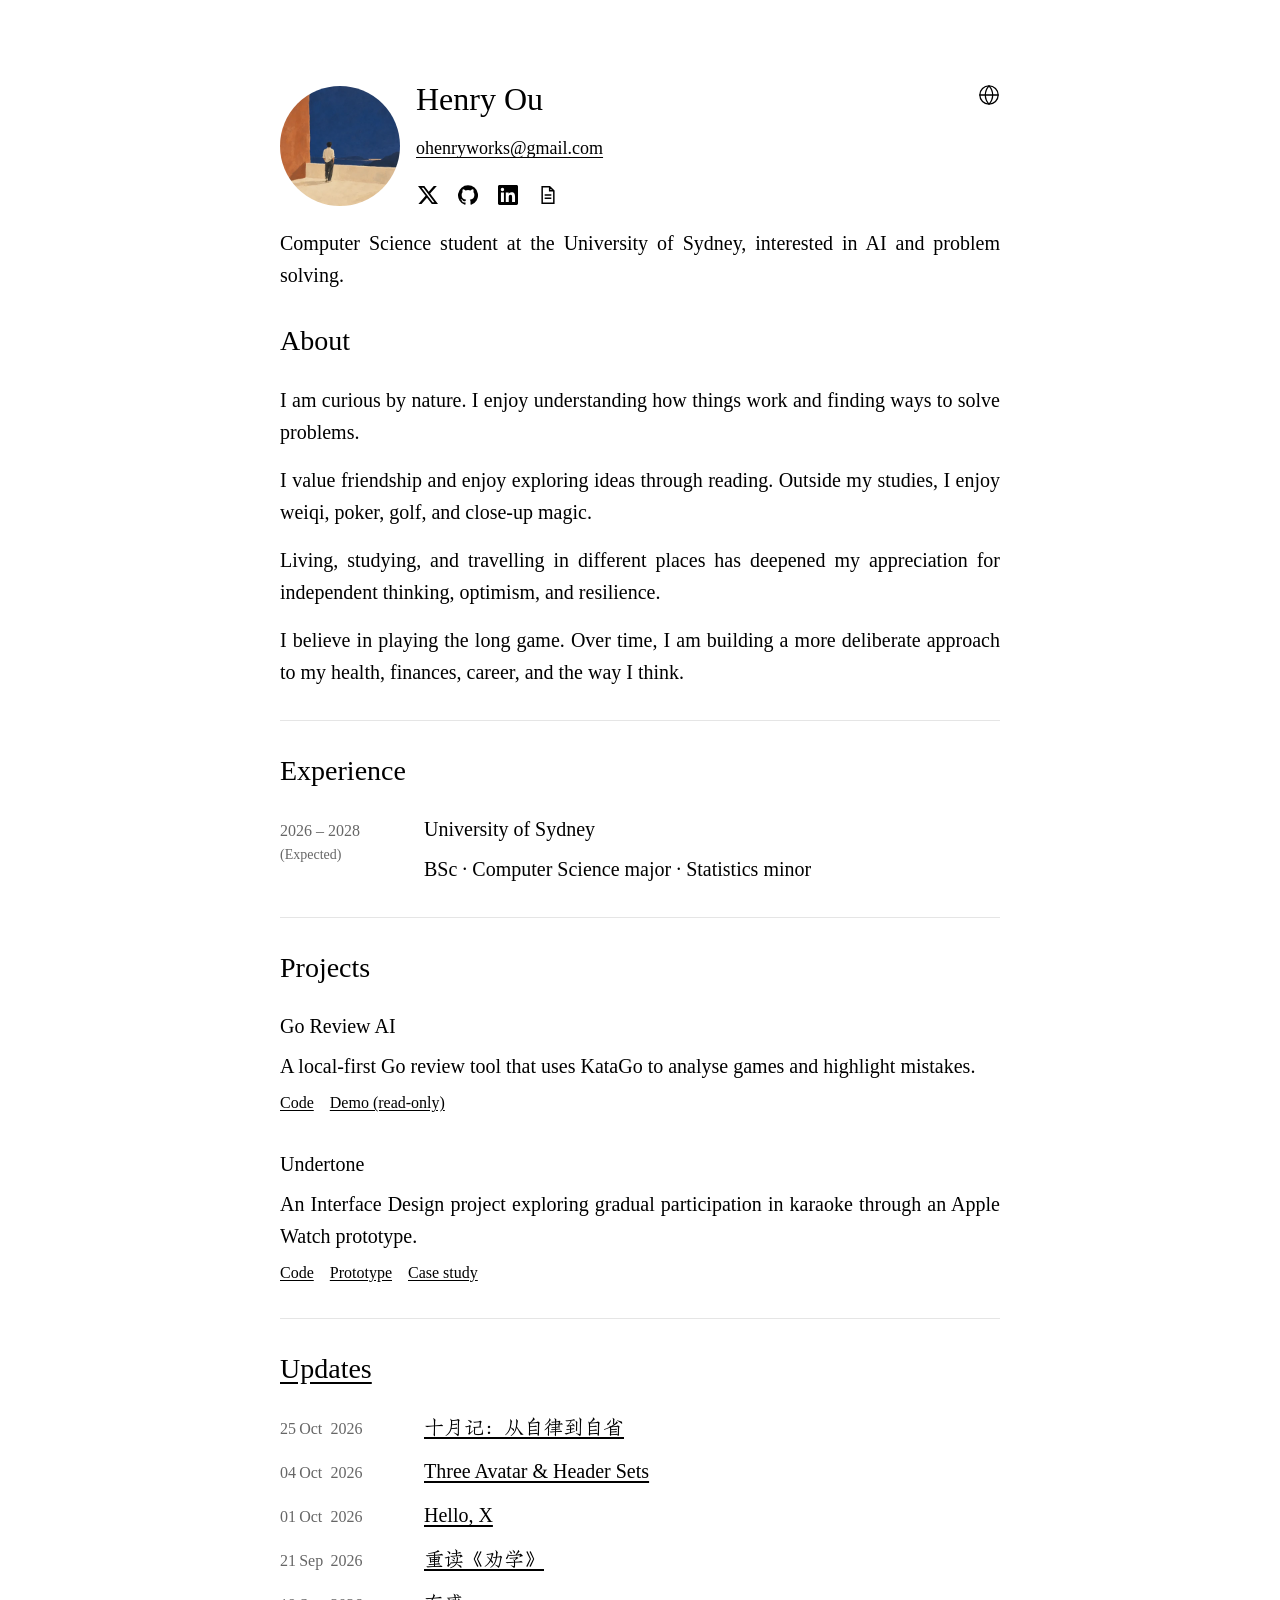
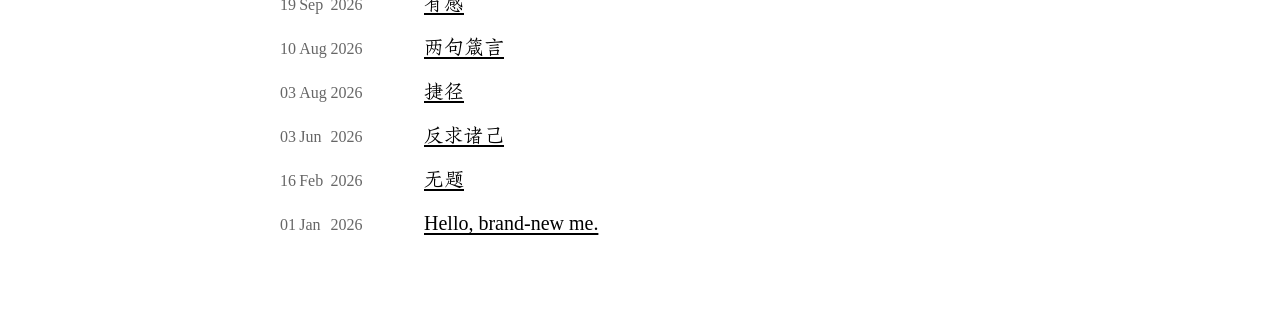
==== commit a7b7db92: "Add Undertone interface design project to both homepages" ====
--- a/index.html
+++ b/index.html
@@ -26,7 +26,7 @@
   <link rel="alternate" hreflang="en" href="https://henryou.net/">
   <link rel="alternate" hreflang="zh-Hans" href="https://henryou.net/zh/">
   <link rel="alternate" hreflang="x-default" href="https://henryou.net/">
-  <link rel="stylesheet" href="/assets/css/style.css?v=41">
+  <link rel="stylesheet" href="/assets/css/style.css?v=42">
 </head>
 <body>
   <main class="home">
@@ -100,6 +100,15 @@
             <a href="https://yulinhenryou.github.io/go-review-ai/">Demo (read-only)</a>
           </div>
         </li>
+        <li>
+          <h3>Undertone</h3>
+          <p>An Interface Design project exploring gradual participation in karaoke through an Apple Watch prototype.</p>
+          <div class="project-links">
+            <a href="https://github.com/yulinhenryou/undertone">Code</a>
+            <a href="https://yulinhenryou.github.io/undertone/play/">Prototype</a>
+            <a href="https://yulinhenryou.github.io/undertone/">Case study</a>
+          </div>
+        </li>
       </ul>
     </section>
     <section class="section" id="writing" aria-labelledby="writing-heading">
--- a/assets/css/style.css
+++ b/assets/css/style.css
@@ -1,7 +1,7 @@
 /* Self-hosted Chinese subsets; Latin text keeps the system Baskerville stack. */
 @font-face {
   font-family: "Zhuque Fangsong Web";
-  src: url("/assets/fonts/zhuque-fangsong-regular.woff2?v=6") format("woff2");
+  src: url("/assets/fonts/zhuque-fangsong-regular.woff2?v=7") format("woff2");
   font-style: normal;
   font-weight: 400;
   font-display: swap;
